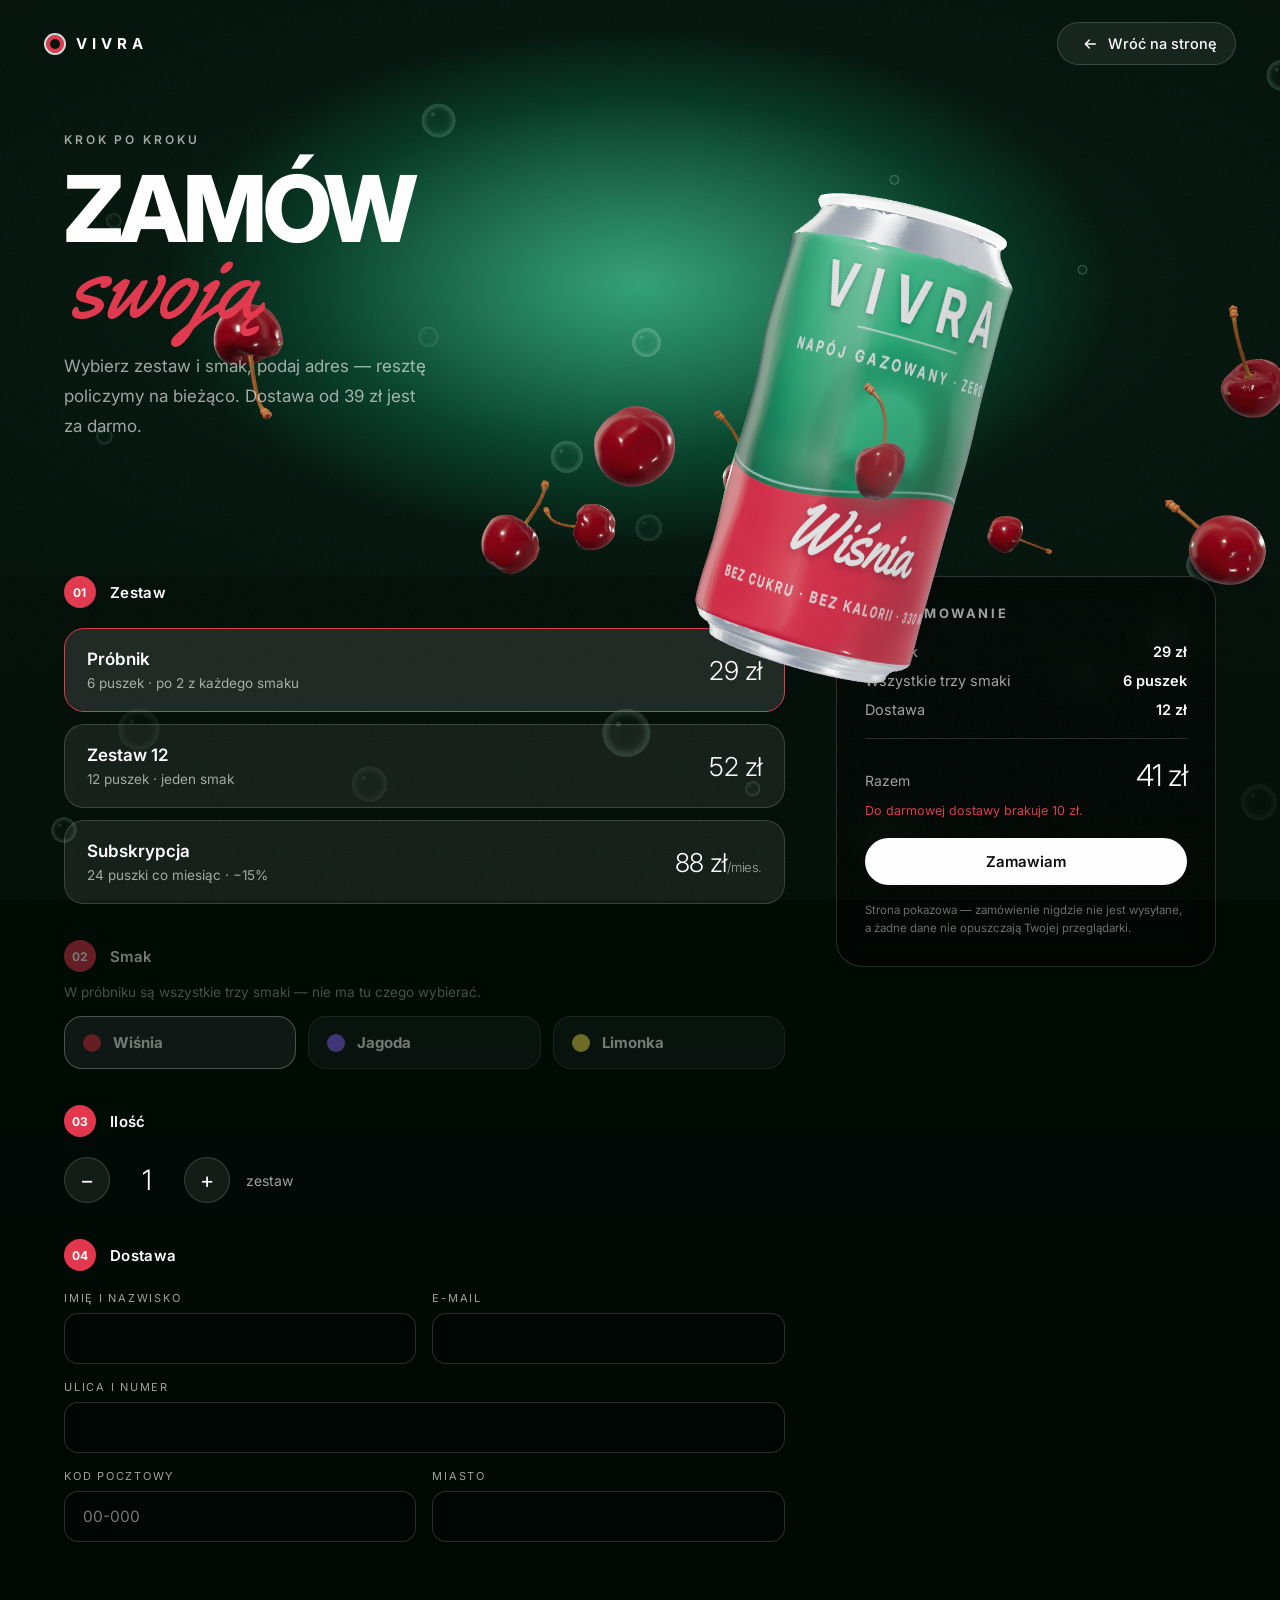
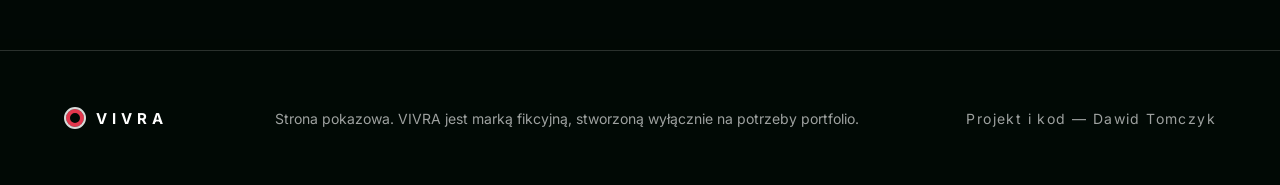
==== zamowienie.html @ e3372676 "Podstrona zamówienia, taśma usunięta Taśma z hasłami między sekcjami wycięta razem ze stylami — bez " ====
<!DOCTYPE html>
<html lang="pl">
<head>
<meta charset="utf-8">
<meta name="viewport" content="width=device-width, initial-scale=1">
<title>Zamówienie — VIVRA</title>
<meta name="description" content="Zamów zestaw VIVRA: próbnik, zestaw 12 puszek albo subskrypcję z dostawą co miesiąc.">
<meta name="robots" content="noindex">
<link rel="preconnect" href="https://fonts.googleapis.com">
<link rel="preconnect" href="https://fonts.gstatic.com" crossorigin>
<link href="https://fonts.googleapis.com/css2?family=Inter:wght@300;400;500;600;700&family=Yellowtail&display=swap" rel="stylesheet">
<link rel="stylesheet" href="css/style.css?v=35">
</head>
<body data-flavor="cherry" class="strona-zam">

<div class="grain" aria-hidden="true"></div>

<header class="topbar">
  <a class="brand" href="index.html">
    <span class="brand__mark" aria-hidden="true"></span>
    <span class="brand__name">VIVRA</span>
  </a>
  <a class="topbar__cart" href="index.html">
    <svg class="topbar__back" viewBox="0 0 24 24" aria-hidden="true"><path d="M20 12H5m0 0 6-6m-6 6 6 6"/></svg>
    <span>Wróć na stronę</span>
  </a>
</header>

<main>
  <section class="hero hero--zam" id="hero">
    <div class="hero__sky" aria-hidden="true"></div>
    <div class="hero__cans" aria-hidden="true"></div>
    <div class="hero__grid">
      <div class="lede">
        <p class="lede__index"><span>Krok po kroku</span></p>
        <h1 class="lede__title">Zamów<br><em>swoją</em></h1>
        <p class="lede__text">
          Wybierz zestaw i smak, podaj adres — resztę policzymy na bieżąco.
          Dostawa od 39 zł jest za darmo.
        </p>
      </div>
    </div>
  </section>

  <section class="zam">
    <form class="wrap zam__grid" id="formularz" novalidate>

      <div class="zam__kroki">
        <fieldset class="krok">
          <legend><span class="krok__no">01</span> Zestaw</legend>
          <div class="opcje">
            <label class="opcja">
              <input type="radio" name="zestaw" value="probnik" checked>
              <span class="opcja__box">
                <strong>Próbnik</strong>
                <em>6 puszek · po 2 z każdego smaku</em>
                <b>29 zł</b>
              </span>
            </label>
            <label class="opcja">
              <input type="radio" name="zestaw" value="dwunastka">
              <span class="opcja__box">
                <strong>Zestaw 12</strong>
                <em>12 puszek · jeden smak</em>
                <b>52 zł</b>
              </span>
            </label>
            <label class="opcja">
              <input type="radio" name="zestaw" value="subskrypcja">
              <span class="opcja__box">
                <strong>Subskrypcja</strong>
                <em>24 puszki co miesiąc · −15%</em>
                <b>88 zł<span>/mies.</span></b>
              </span>
            </label>
          </div>
        </fieldset>

        <fieldset class="krok" id="krokSmak">
          <legend><span class="krok__no">02</span> Smak</legend>
          <p class="krok__uwaga" id="uwagaSmak">W próbniku są wszystkie trzy smaki — nie ma tu czego wybierać.</p>
          <div class="opcje opcje--smaki">
            <label class="smak" data-flavor="cherry">
              <input type="radio" name="smak" value="cherry" checked>
              <span class="smak__box"><i aria-hidden="true"></i><strong>Wiśnia</strong></span>
            </label>
            <label class="smak" data-flavor="blueberry">
              <input type="radio" name="smak" value="blueberry">
              <span class="smak__box"><i aria-hidden="true"></i><strong>Jagoda</strong></span>
            </label>
            <label class="smak" data-flavor="lime">
              <input type="radio" name="smak" value="lime">
              <span class="smak__box"><i aria-hidden="true"></i><strong>Limonka</strong></span>
            </label>
          </div>
        </fieldset>

        <fieldset class="krok">
          <legend><span class="krok__no">03</span> Ilość</legend>
          <div class="licznik">
            <button type="button" class="licznik__btn" data-krok="-1" aria-label="Mniej">−</button>
            <output class="licznik__ile" id="ile">1</output>
            <button type="button" class="licznik__btn" data-krok="1" aria-label="Więcej">+</button>
            <span class="licznik__opis" id="opisIlosci">zestaw</span>
          </div>
        </fieldset>

        <fieldset class="krok">
          <legend><span class="krok__no">04</span> Dostawa</legend>
          <div class="pola">
            <label class="pole"><span>Imię i nazwisko</span><input name="imie" autocomplete="name" required></label>
            <label class="pole"><span>E-mail</span><input name="mail" type="email" autocomplete="email" required></label>
            <label class="pole pole--szer"><span>Ulica i numer</span><input name="ulica" autocomplete="street-address" required></label>
            <label class="pole"><span>Kod pocztowy</span><input name="kod" inputmode="numeric" placeholder="00-000" required></label>
            <label class="pole"><span>Miasto</span><input name="miasto" autocomplete="address-level2" required></label>
          </div>
        </fieldset>
      </div>

      <aside class="zam__suma">
        <div class="suma">
          <h2>Podsumowanie</h2>
          <dl class="suma__lista">
            <div><dt id="sumaZestaw">Próbnik</dt><dd id="sumaCena">29 zł</dd></div>
            <div><dt id="sumaSmak">Wszystkie trzy smaki</dt><dd id="sumaPuszki">6 puszek</dd></div>
            <div><dt>Dostawa</dt><dd id="sumaDostawa">12 zł</dd></div>
          </dl>
          <p class="suma__razem"><span>Razem</span><b id="sumaRazem">41 zł</b></p>
          <p class="suma__info" id="sumaInfo">Do darmowej dostawy brakuje 10 zł.</p>
          <button class="btn btn--solid suma__btn" type="submit">Zamawiam</button>
          <p class="suma__demo">
            Strona pokazowa — zamówienie nigdzie nie jest wysyłane, a żadne dane
            nie opuszczają Twojej przeglądarki.
          </p>
        </div>
      </aside>
    </form>

    <div class="wrap potwierdzenie" id="potwierdzenie" hidden>
      <p class="eyebrow">Gotowe</p>
      <h2 class="head">Zamówienie<br><em>przyjęte</em></h2>
      <p class="potwierdzenie__opis" id="potwierdzenieOpis"></p>
      <a class="btn" href="index.html">Wróć na stronę</a>
    </div>
  </section>
</main>

<footer class="foot">
  <div class="wrap foot__inner">
    <span class="brand brand--foot"><span class="brand__mark" aria-hidden="true"></span><span class="brand__name">VIVRA</span></span>
    <p>Strona pokazowa. VIVRA jest marką fikcyjną, stworzoną wyłącznie na potrzeby portfolio.</p>
    <p class="foot__by">Projekt i kod — Dawid Tomczyk</p>
  </div>
</footer>

<script type="importmap">
{
  "imports": {
    "three": "./js/vendor/three.module.js",
    "three/addons/": "./js/vendor/"
  }
}
</script>
<script type="module" src="js/can3d.js?v=45"></script>
<script src="js/bubbles.js?v=5"></script>
<script src="js/zamowienie.js?v=2"></script>
</body>
</html>
---- css/style.css ----
/* =========================================================
   VIVRA — landing page napoju gazowanego
   Paleta jest sterowana atrybutem data-flavor na <body>.
   ========================================================= */

:root{
  --edge:#03170d;      /* kolor krawędzi kadru  */
  --glow:#0a8b5c;      /* poświata za puszką    */
  --accent:#e2374d;    /* kolor smaku           */
  --onAccent:#ffffff;  /* tekst na kolorze smaku */
  --ink:#ffffff;
  --muted:rgba(255,255,255,.62);
  --line:rgba(255,255,255,.16);
  --glass:rgba(255,255,255,.07);
  --ease:cubic-bezier(.22,.61,.36,1);
  --slow:1.1s var(--ease);
  --shell:min(1560px, 90vw);
}

body[data-flavor="cherry"]   { --edge:#03170d; --glow:#0b8f5e; --accent:#e2374d; }
body[data-flavor="blueberry"]{ --edge:#000206; --glow:#0a49a0; --accent:#8b6bff; }
body[data-flavor="lime"]     { --edge:#0b3b06; --glow:#5fc93f; --accent:#f2e14b; --onAccent:#14210a; }

*,*::before,*::after{ box-sizing:border-box; }

html{ scroll-behavior:smooth; }

body{
  margin:0;
  font-family:"Inter",system-ui,-apple-system,"Segoe UI",sans-serif;
  color:var(--ink);
  background:var(--edge);
  overflow-x:hidden;
  -webkit-font-smoothing:antialiased;
  transition:background 1s var(--ease);
}

img{ max-width:100%; display:block; }

/* Strona jest pokazowa i ma być oglądana, nie kopiowana — zaznaczanie tekstu
   wyłączone, żeby przeciąganie po niej nigdy nie podświetlało napisów.
   Pola formularzy zostawiam zaznaczalne, gdyby kiedyś doszły. */
body{ -webkit-user-select:none; user-select:none; -webkit-touch-callout:none; }
input, textarea{ -webkit-user-select:text; user-select:text; }
a{ color:inherit; text-decoration:none; }
button{ font:inherit; color:inherit; background:none; border:0; cursor:pointer; }

.visually-hidden{
  position:absolute; width:1px; height:1px; overflow:hidden;
  clip:rect(0 0 0 0); clip-path:inset(50%); white-space:nowrap;
}

/* ziarno na całej stronie — zbija cyfrowy plastik z renderów */
.grain{
  position:fixed; inset:0; z-index:60; pointer-events:none; opacity:.05;
  background-image:url("data:image/svg+xml,%3Csvg xmlns='http://www.w3.org/2000/svg' width='160' height='160'%3E%3Cfilter id='n'%3E%3CfeTurbulence type='fractalNoise' baseFrequency='.85' numOctaves='3'/%3E%3C/filter%3E%3Crect width='160' height='160' filter='url(%23n)'/%3E%3C/svg%3E");
}

/* ---------------------------------------------------------
   Górny pasek
   --------------------------------------------------------- */
.topbar{
  position:fixed; inset:0 0 auto 0; z-index:40;
  display:flex; align-items:center; justify-content:space-between;
  gap:24px; padding:22px clamp(18px,3.4vw,44px);
}

.brand{ display:inline-flex; align-items:center; gap:10px; }
.brand__mark{
  width:22px; height:22px; border-radius:50%;
  border:2px solid rgba(255,255,255,.85);
  box-shadow:inset 0 0 0 4px var(--accent);
  transition:box-shadow var(--slow);
}
.brand__name{ font-weight:700; letter-spacing:.34em; font-size:15px; }

.pill{
  position:relative;
  display:flex; align-items:center; gap:4px;
  padding:5px; border-radius:999px;
  background:var(--glass); border:1px solid var(--line);
  backdrop-filter:blur(14px); -webkit-backdrop-filter:blur(14px);
}
.pill a{
  position:relative; z-index:2;
  padding:11px 24px; border-radius:999px;
  font-size:15px; font-weight:500; color:var(--muted);
  transition:color .35s var(--ease);
}
.pill a:hover{ color:#fff; }
.pill a.is-active{ color:var(--onAccent); transition:color .35s var(--ease); }
.pill__thumb{
  position:absolute; z-index:1; top:5px; bottom:5px; left:5px; width:0;
  border-radius:999px; background:var(--accent);
  transition:transform .55s var(--ease), width .55s var(--ease), background var(--slow);
}

.topbar__cart{
  display:inline-flex; align-items:center; gap:10px;
  padding:12px 18px 12px 24px; border-radius:999px;
  font-size:14.5px; font-weight:500;
  border:1px solid var(--line); background:var(--glass);
  backdrop-filter:blur(14px); -webkit-backdrop-filter:blur(14px);
  transition:border-color .4s var(--ease), background .4s var(--ease);
}
.topbar__cart:hover{ border-color:rgba(255,255,255,.42); background:rgba(255,255,255,.13); }
.topbar__cart em{
  font-style:normal; font-size:11px; font-weight:700;
  min-width:20px; height:20px; border-radius:50%;
  display:grid; place-items:center;
  background:var(--accent); color:var(--onAccent);
  transition:background var(--slow), color var(--slow);
}

/* ---------------------------------------------------------
   Hero
   --------------------------------------------------------- */
.hero{
  position:relative;
  min-height:100svh;
  display:flex; flex-direction:column; justify-content:center;
  padding:104px clamp(18px,3.4vw,44px) clamp(230px,36vh,330px);
  overflow:hidden;
}

/* tło: winieta krawędzi + poświata za puszką */
.hero__sky{
  position:absolute; inset:-2px; z-index:0;
  background:
    radial-gradient(52% 62% at 50% 50%, var(--glow) 0%, transparent 72%),
    radial-gradient(118% 118% at 50% 50%, transparent 22%, rgba(0,0,0,.62) 100%),
    var(--edge);
  transition:background 1s var(--ease);
}
.hero__sky::after{           /* delikatny ruch poświaty */
  content:""; position:absolute; inset:0;
  background:radial-gradient(38% 44% at 50% 48%, rgba(255,255,255,.16), transparent 70%);
  animation:breathe 9s ease-in-out infinite;
}
@keyframes breathe{ 0%,100%{ transform:scale(1); opacity:.75 } 50%{ transform:scale(1.09); opacity:1 } }

/* bąbelki: płótno 2D między poświatą tła a puszką */
.hero__bubbles{
  position:fixed; inset:0; z-index:0;    /* pod puszką, nad tłami sekcji */
  pointer-events:none;
}

/* podpis pionowy przy lewej krawędzi — zastępuje wielki skrypt za puszką */
.hero__edge{
  position:absolute; z-index:3; top:50%;
  left:clamp(8px,1.4vw,20px);
  transform:translateY(-50%);
  writing-mode:vertical-rl; rotate:180deg;
  margin:0; pointer-events:none;
  font-size:11px; letter-spacing:.34em; text-transform:uppercase;
  color:var(--muted); white-space:nowrap;
}

.hero__cans{
  position:absolute; inset:0; z-index:2; pointer-events:none;
}
.can{
  position:absolute; inset:0; margin:auto;
  width:100%; height:100%;
  object-fit:contain; object-position:72% 46%;
  opacity:0; transform:scale(1.02);
  transition:opacity .85s var(--ease), transform .85s var(--ease);
  will-change:transform,opacity;
}
.can.is-on{
  opacity:1;
  transform:scale(var(--canScale,1)) translateY(var(--canY,0px));
  animation:float 7.5s ease-in-out infinite;
}
@keyframes float{
  0%,100%{ translate:0 0 }
  50%    { translate:0 -16px }
}

/* Układ jest celowo asymetryczny: treść w lewej kolumnie, puszka po prawej,
   wybór smaku poziomym paskiem u dołu. Wcześniej wszystko było wyśrodkowane
   wokół puszki, z pionową listą smaków po prawej — za blisko wzoru. */
.hero__grid{
  position:relative; z-index:3;
  width:var(--shell); margin:0 auto;
  display:grid; grid-template-columns:minmax(300px,44%) 1fr;
  align-items:center;
}

.lede{ grid-column:1; max-width:30rem; }

.lede__index{
  display:flex; align-items:center; gap:12px;
  margin:0 0 20px;
  font-size:12px; font-weight:600; letter-spacing:.24em; text-transform:uppercase;
}
.lede__index i{ flex:0 0 46px; height:1px; background:var(--accent); transition:background var(--slow); }
.lede__index span:first-child{ color:var(--accent); transition:color var(--slow); }
.lede__index span:last-child{ color:var(--muted); }

.lede__title{
  margin:0 0 22px;
  font-size:clamp(56px,7.2vw,134px); line-height:.92;
  font-weight:800; letter-spacing:-.045em; text-transform:uppercase;
}
.lede__title em{
  display:block; margin-top:-.12em; margin-left:.06em;
  font-family:"Yellowtail",cursive; font-style:normal; font-weight:400;
  font-size:1.06em; letter-spacing:0; text-transform:none;
  color:var(--accent);
  transition:color var(--slow);
}

.lede__text{
  margin:0 0 34px; max-width:34ch;
  font-size:17px; line-height:1.75; color:var(--muted);
}

.lede__cta{
  display:inline-flex; align-items:center; gap:12px;
  padding:15px 16px 15px 28px; border-radius:999px;
  font-size:15px; font-weight:600;
  background:#fff; color:#0b0b0b;
  transition:gap .4s var(--ease), transform .4s var(--ease);
}
.lede__cta:hover{ gap:18px; transform:translateY(-2px); }
.lede__cta svg{
  width:30px; height:30px; padding:6px; border-radius:50%;
  background:var(--accent); stroke:var(--onAccent); stroke-width:2.2;
  fill:none; stroke-linecap:round; stroke-linejoin:round;
  transition:background var(--slow);
}

.lede__stats{
  display:flex; flex-wrap:wrap; gap:28px;
  margin:32px 0 0; padding-top:20px;
  border-top:1px solid var(--line);
}
.lede__stats dt{
  font-size:11px; letter-spacing:.18em; text-transform:uppercase; color:var(--muted);
}
.lede__stats dd{ margin:7px 0 0; font-size:20px; font-weight:600; letter-spacing:-.01em; }

/* ---------------------------------------------------------
   Wybór smaku — poziomy pasek u dołu
   --------------------------------------------------------- */
.picker{
  position:absolute; z-index:3; left:50%; bottom:clamp(22px,4.2vh,50px);
  transform:translateX(-50%);
  width:var(--shell);
  display:flex; align-items:flex-end; justify-content:space-between;
  gap:clamp(16px,2.4vw,34px);
}
.picker__box{ display:flex; }
.picker__row{ display:flex; gap:clamp(8px,1vw,14px); }

/* Puszka stoi sama, bez pudełka — zostaje tylko podpis pod spodem.
   Kafelek jest nadal jednym przyciskiem, ale nie ma tła, ramki ani
   przycinania, żeby powiększona puszka mogła wyjść poza swój obrys. */
.chip{
  position:relative; isolation:isolate;
  width:clamp(132px,12.4vw,186px);
  padding:0; text-align:left;
  display:grid; grid-template-columns:1fr auto;
  grid-template-areas:"shot shot" "meta go";
  align-items:end; gap:0 8px;
  background:none; border:0; border-radius:0;
  transition:transform .5s var(--ease);
}
.chip[data-flavor="cherry"]   { --chipColor:#e2374d; }
.chip[data-flavor="blueberry"]{ --chipColor:#8b6bff; }
.chip[data-flavor="lime"]     { --chipColor:#f2e14b; }

/* poświata smaku pod puszką zamiast wypełnienia kafelka */
.chip__wash{
  position:absolute; z-index:-1; grid-area:shot;
  left:50%; top:6px; width:150%; height:132px;
  transform:translateX(-50%) scale(.72);
  background:radial-gradient(50% 50% at 50% 52%, var(--chipColor), transparent 68%);
  opacity:.12; pointer-events:none;
  transition:opacity .55s var(--ease), transform .55s var(--ease);
}

.chip__shot{
  grid-area:shot;
  position:relative; display:block;
  width:100%; height:152px; margin-bottom:14px;
  background:none; border-radius:0; overflow:visible;
}
.chip__shot img{
  position:absolute; inset:0;
  width:100%; height:100%; max-width:none;
  object-fit:contain;
  transition:transform .6s var(--ease), filter .6s var(--ease);
}
.chip__shot img.is-model{ filter:drop-shadow(0 10px 16px rgba(0,0,0,.35)); }

.chip__meta{
  grid-area:meta;
  display:flex; flex-direction:column; gap:3px;
  padding-bottom:6px;
  border-bottom:1px solid rgba(255,255,255,.3);
  transition:border-color .45s var(--ease);
}
.chip__meta strong{
  font-size:16px; font-weight:600;
  color:rgba(255,255,255,.86); transition:color .45s var(--ease);
}
.chip__meta em{ font-style:normal; font-size:13px; color:rgba(255,255,255,.55); }

.chip__go{
  grid-area:go; align-self:end; justify-self:end;
  width:28px; height:28px; margin-bottom:6px; border-radius:50%;
  display:grid; place-items:center;
  background:#fff;
  opacity:0; transform:translateX(-8px) scale(.7);
  transition:opacity .45s var(--ease), transform .45s var(--ease);
}
.chip__go svg{ width:13px; height:13px; stroke:#0b0b0b; stroke-width:2.4; fill:none;
  stroke-linecap:round; stroke-linejoin:round; }

.chip:hover{ transform:translateY(-12px); }
.chip:hover .chip__wash{ opacity:.4; transform:translateX(-50%) scale(1); }
.chip:hover .chip__shot img{
  transform:translateY(-7px) scale(1.12) rotate(-5deg);
  filter:drop-shadow(0 20px 24px rgba(0,0,0,.45));
}
.chip:hover .chip__meta{ border-color:rgba(255,255,255,.65); }
.chip:hover .chip__meta strong{ color:#fff; }
.chip:hover .chip__go{ opacity:1; transform:none; }
.chip:focus-visible{ outline:2px solid #fff; outline-offset:6px; }

/* wybrany smak: podkreślenie w kolorze smaku i pełna biel w nazwie */
.chip.is-on .chip__meta{ border-color:var(--chipColor); }
.chip.is-on .chip__meta strong{ color:#fff; }
.chip.is-on .chip__wash{ opacity:.22; transform:translateX(-50%) scale(.92); }
.chip.is-on .chip__shot img{ animation:chipFloat 4.5s ease-in-out infinite; }
@keyframes chipFloat{
  0%,100%{ translate:0 0 }
  50%    { translate:0 -6px }
}

.scrollhint{
  margin:0 0 18px; flex:0 0 auto;
  display:inline-flex; align-items:center; gap:10px;
  font-size:11px; letter-spacing:.16em; text-transform:uppercase; color:var(--muted);
}
.scrollhint i{
  width:1px; height:26px; background:rgba(255,255,255,.4); position:relative; overflow:hidden;
}
.scrollhint i::after{
  content:""; position:absolute; inset:0; background:#fff;
  animation:drop 2.2s var(--ease) infinite;
}
@keyframes drop{ 0%{ transform:translateY(-100%) } 60%,100%{ transform:translateY(100%) } }

/* ---------------------------------------------------------
   Sekcje wspólne
   --------------------------------------------------------- */
.wrap{ width:var(--shell); margin:0 auto; }

.eyebrow{
  margin:0 0 16px; font-size:12px; font-weight:600;
  letter-spacing:.26em; text-transform:uppercase; color:var(--accent);
  transition:color var(--slow);
}
.head{
  margin:0 0 44px;
  font-size:clamp(34px,4.8vw,76px); line-height:1.06;
  font-weight:600; letter-spacing:-.02em;
}
.head em{
  font-family:"Yellowtail",cursive; font-style:normal; font-weight:400;
  font-size:1.16em; line-height:1;
}

.flavors,.zero,.specs,.shop{
  position:relative; padding:clamp(88px,11vw,150px) clamp(18px,3.4vw,44px);
  background:linear-gradient(180deg, rgba(0,0,0,.32), rgba(0,0,0,.5));
}
/* barwna poświata smaku niesiona w dół strony */
.flavors::before,.zero::before,.specs::before,.shop::before{
  content:""; position:absolute; inset:0; pointer-events:none;
  background:radial-gradient(72% 90% at 50% 0%, var(--glow), transparent 68%);
  opacity:.2; transition:background 1s var(--ease);
}
.zero::before{ background:radial-gradient(90% 110% at 82% 40%, var(--glow), transparent 66%); }
.shop::before{ background:radial-gradient(80% 100% at 18% 30%, var(--glow), transparent 66%); }
.flavors .wrap,.zero .wrap,.specs .wrap,.shop .wrap{ position:relative; z-index:1; }
.flavors{ border-top:1px solid var(--line); }

/* tło sekcji smaków oddycha kolorem aktywnego smaku */
.flavors::before{
  background:
    radial-gradient(58% 42% at 68% 34%, var(--glow), transparent 62%),
    radial-gradient(48% 38% at 22% 76%, var(--accent), transparent 66%);
  opacity:.3;
  transition:background 1.1s var(--ease), opacity 1.1s var(--ease);
}

/* ---------------------------------------------------------
   Smaki jako sekwencja sterowana scrollem

   Każdy krok zajmuje pełny ekran, a jego treść przykleja się na czas
   przewijania. W tym samym czasie puszka — przypięta do okna w warstwie
   3D — przejeżdża przez kadr i zmienia smak. Dlatego karty obok siebie
   musiały zniknąć: przy trzech kartach w rzędzie nie ma czego prowadzić.
   --------------------------------------------------------- */
.flavors__intro{ margin-bottom:clamp(40px,8vh,90px); }

.steps{ position:relative; }
.step{ position:relative; min-height:100vh; display:flex; align-items:center; }

/* Wielka nazwa smaku w tle kroku. Nie jest przyklejona, więc przy przewijaniu
   przesuwa się szybciej niż treść i sama z siebie robi paralaksę. Leży pod
   płótnem 3D (z-index 0 kontra 1), więc puszka przechodzi przed nią. */
.step__ghost{
  position:absolute; z-index:0; left:50%; top:50%;
  transform:translate(-50%,-50%);
  font-family:"Yellowtail",cursive;
  font-size:clamp(200px,29vw,580px); line-height:1;
  white-space:nowrap; pointer-events:none; user-select:none;
  color:transparent;
  -webkit-text-stroke:1.5px rgba(255,255,255,.09);
  opacity:.9;
}
.step__box{
  position:sticky; top:50%; transform:translateY(-50%);
  width:var(--shell); margin:0 auto;
  max-width:var(--shell);
}
.step__box > *{ max-width:32rem; }

.step__no{
  margin:0 0 14px;
  font-size:13px; font-weight:600; letter-spacing:.26em; text-transform:uppercase;
  color:var(--accent); transition:color var(--slow);
}
.step__name{
  margin:0 0 20px;
  font-family:"Yellowtail",cursive; font-weight:400;
  font-size:clamp(62px,8.2vw,146px); line-height:.95; letter-spacing:.01em;
}
/* litery nazwy smaku wjeżdżają jedna po drugiej */
.step__name .ltr{
  display:inline-block;
  opacity:0; transform:translateY(.42em) rotate(4deg);
  transition:opacity .5s var(--ease), transform .55s var(--ease);
}
.step.is-live .step__name .ltr{ opacity:1; transform:none; }

.step__text{
  margin:0 0 40px;
  font-size:18.5px; line-height:1.72; color:var(--muted);
}
.step__data{
  display:flex; gap:34px; margin:0;
  padding-top:22px; border-top:1px solid var(--line);
}
.step__data dt{
  font-size:11px; letter-spacing:.18em; text-transform:uppercase; color:var(--muted);
}
.step__data dd{ margin:7px 0 0; font-size:23px; font-weight:600; letter-spacing:-.01em; }

/* Treść kroku jest widoczna zawsze — każdy krok ma własny ekran, a pudełko
   przykleja się w jego obrębie, więc teksty nie mają jak na siebie nachodzić.
   Wcześniejsza brama opacity:0 czekała na obserwator i przy wolniejszym
   dostarczeniu zdarzenia sekcja zostawała pusta. Aktywny krok tylko lekko
   wychodzi do przodu. */
.step__box{
  opacity:.45; transform:translateY(-50%) scale(.985);
  transition:opacity .6s var(--ease), transform .6s var(--ease);
}
.step.is-live .step__box{ opacity:1; transform:translateY(-50%) scale(1); }

/* liczby zero */
.zeros{
  list-style:none; margin:0; padding:0;
  display:grid; grid-template-columns:repeat(4,minmax(0,1fr)); gap:18px;
}
.zeros li{
  padding:30px 22px 34px; border-radius:24px;
  border:1px solid rgba(255,255,255,.22);
  background:rgba(0,0,0,.34);
  backdrop-filter:blur(10px); -webkit-backdrop-filter:blur(10px);
  display:flex; flex-direction:column; gap:10px;
}
.zeros__n{
  font-size:clamp(40px,4.4vw,74px); line-height:.95; font-weight:300; letter-spacing:-.035em;
}
.zeros__l{ font-size:15px; line-height:1.5; color:var(--muted); }
.zeros .is-one{ background:var(--accent); border-color:transparent; transition:background var(--slow); }
.zeros .is-one{ color:var(--onAccent); }
.zeros .is-one .zeros__l{ color:var(--onAccent); opacity:.8; }

/* skład */
.specs__grid{ display:grid; grid-template-columns:1fr 1fr; gap:clamp(32px,6vw,90px); align-items:start; }
.specs__lead{ margin:0; max-width:42ch; font-size:17px; line-height:1.75; color:var(--muted); }
.table{ width:100%; border-collapse:collapse; font-size:17px; }
.table th,.table td{ padding:17px 4px; text-align:left; border-bottom:1px solid var(--line); }
.table thead th{
  font-size:10.5px; letter-spacing:.2em; text-transform:uppercase;
  color:var(--muted); font-weight:600; padding-top:0;
}
.table tbody th{ font-weight:400; color:var(--muted); }
.table td{ text-align:right; font-weight:600; }

.specs__panel{ display:flex; flex-direction:column; }
.table__sub{ padding-left:18px !important; opacity:.72; font-size:.92em; }
.table td em{ font-style:normal; color:var(--muted); font-weight:400; font-size:.82em; }

.specs__ingredients{ margin-top:34px; }
.specs__ingredients h3{
  margin:0 0 12px;
  font-size:11px; font-weight:600; letter-spacing:.22em; text-transform:uppercase;
  color:var(--accent); transition:color var(--slow);
}
.specs__ingredients p{
  margin:0; font-size:15px; line-height:1.7; color:var(--muted);
}
.specs__legal{
  margin-top:16px !important;
  padding-top:16px; border-top:1px solid var(--line);
  font-size:12.5px !important; line-height:1.65 !important;
  color:rgba(255,255,255,.45) !important;
}

/* sklep */
.packs{ display:grid; grid-template-columns:repeat(3,minmax(0,1fr)); gap:20px; }
.pack{
  position:relative; padding:32px 28px; border-radius:26px;
  border:1px solid var(--line); background:var(--glass);
  display:flex; flex-direction:column; gap:10px;
}
/* --- puszki w kartach zestawów ---------------------------
   Obrazki są podmieniane w locie na rendery z modelu 3D (patrz paintCans
   w can3d.js), żeby nie było na nich starej etykiety z generatora.
   Statyczne pliki zostają jako to, co widać zanim wystartuje WebGL. */
.pack__art{
  position:relative; height:200px; margin:4px 0 22px;
}
.pack__art img{
  position:absolute; bottom:0;
  width:auto; height:100%; max-width:none;
  filter:drop-shadow(0 16px 24px rgba(0,0,0,.5));
  transition:transform .6s var(--ease), filter .6s var(--ease);
}

/* trzy puszki rozłożone wachlarzem */
.pack__art--trio img:nth-child(1){ left:8%;  transform:rotate(-13deg) translateY(6px) scale(.9); }
.pack__art--trio img:nth-child(2){ right:8%; transform:rotate(13deg)  translateY(6px) scale(.9); }
.pack__art--trio img:nth-child(3){ left:50%; transform:translateX(-50%); }

/* jedna, największa */
.pack__art--solo img{ left:50%; transform:translateX(-50%) scale(1.12); }

/* rząd — środkowa uniesiona */
.pack__art--rzad img{ height:82%; }
.pack__art--rzad img:nth-child(1){ left:6%;  transform:rotate(-5deg); }
.pack__art--rzad img:nth-child(2){ left:50%; transform:translateX(-50%) translateY(-12px); }
.pack__art--rzad img:nth-child(3){ right:6%; transform:rotate(5deg); }

.pack:hover .pack__art--trio img:nth-child(1){ transform:rotate(-20deg) translate(-10px,-4px) scale(.92); }
.pack:hover .pack__art--trio img:nth-child(2){ transform:rotate(20deg)  translate(10px,-4px)  scale(.92); }
.pack:hover .pack__art--trio img:nth-child(3){ transform:translateX(-50%) translateY(-10px) scale(1.04); }
.pack:hover .pack__art--solo img{ transform:translateX(-50%) translateY(-10px) scale(1.18); }
.pack:hover .pack__art--rzad img:nth-child(2){ transform:translateX(-50%) translateY(-20px); }
.pack:hover .pack__art img{ filter:drop-shadow(0 22px 30px rgba(0,0,0,.6)); }

.pack--hot{ border-color:rgba(255,255,255,.42); background:rgba(255,255,255,.12); }
.pack__tag{
  position:absolute; top:-11px; left:28px;
  padding:5px 12px; border-radius:999px;
  font-size:10.5px; font-weight:600; letter-spacing:.1em; text-transform:uppercase;
  background:var(--accent); color:var(--onAccent); transition:background var(--slow), color var(--slow);
}
.pack h3{ margin:0; font-size:24px; font-weight:600; }
.pack__q{ margin:0; font-size:15px; color:var(--muted); }
.pack__p{ margin:16px 0 26px; font-size:42px; font-weight:300; letter-spacing:-.03em; }
.pack__p span{ margin-left:6px; font-size:14px; color:var(--muted); }
.btn{
  margin-top:auto; align-self:flex-start;
  padding:14px 28px; border-radius:999px; font-size:15px; font-weight:600;
  border:1px solid rgba(255,255,255,.42);
  transition:background .4s var(--ease), color .4s var(--ease);
}
.btn:hover{ background:#fff; color:#0b0b0b; }
.btn--solid{ background:#fff; color:#0b0b0b; border-color:#fff; }
.btn--solid:hover{ background:var(--accent); border-color:var(--accent); color:var(--onAccent); }

/* stopka */
.foot{
  padding:56px clamp(18px,3.4vw,44px);
  background:rgba(0,0,0,.62); border-top:1px solid var(--line);
}
.foot__inner{ display:flex; align-items:center; justify-content:space-between; gap:24px; flex-wrap:wrap; }
.foot p{ margin:0; font-size:14px; color:var(--muted); }
.foot__by{ letter-spacing:.1em; }

/* ---------------------------------------------------------
   Wejście sekcji przy scrollu
   --------------------------------------------------------- */
.reveal{ opacity:0; transform:translateY(26px); transition:opacity .9s var(--ease), transform .9s var(--ease); }
.reveal.is-in{ opacity:1; transform:none; }

/* ---------------------------------------------------------
   Węższe ekrany
   --------------------------------------------------------- */
@media (max-width:1080px){
  /* wąsko: treść nad puszką, pasek smaków pod nią */
  .hero{ justify-content:flex-start; padding:104px 16px 40px; }
  .hero__grid{ grid-template-columns:1fr; }
  .lede{ grid-column:1; max-width:none; text-align:center; }
  .lede__index{ justify-content:center; }
  .lede__text{ margin-inline:auto; }
  .lede__stats{ justify-content:center; }
  .hero__edge{ display:none; }

  .hero__cans{
    inset:auto 0 auto 0;
    top:clamp(300px,40vh,380px); height:clamp(280px,38vh,400px);
  }
  .can{ object-fit:cover; object-position:center; }

  .picker{
    position:static; transform:none; width:100%;
    margin-top:clamp(300px,40vh,420px);
    flex-direction:column; align-items:stretch; gap:12px;
  }
  .picker__box{ gap:10px; }
  .picker__label{ margin:0; text-align:center; }
  .picker__row{ justify-content:center; }
  .chip{ width:auto; flex:1 1 0; min-width:0; }
  .scrollhint{ margin:6px auto 0; }

  .packs{ grid-template-columns:1fr; }
  .zeros{ grid-template-columns:repeat(2,minmax(0,1fr)); }
  .specs__grid{ grid-template-columns:1fr; }
}

@media (max-width:720px){
  .topbar{ padding:16px; gap:12px; }
  .pill{ display:none; }
  .brand__name{ letter-spacing:.22em; font-size:12.5px; }
  .hero{ padding:104px 16px 40px; }
  .zeros{ grid-template-columns:1fr; }
  .zeros li{ flex-direction:row; align-items:baseline; gap:16px; padding:20px; }
  .zeros__n{ font-size:44px; }
}

@media (prefers-reduced-motion:reduce){
  *{ animation:none !important; transition-duration:.01ms !important; }
  html{ scroll-behavior:auto; }
}

.zero__note{
  margin:38px 0 0; max-width:56ch;
  font-size:17px; line-height:1.75; color:var(--muted);
}

/* ---------------------------------------------------------
   Model 3D — <canvas> wchodzi w miejsce płaskich renderów
   --------------------------------------------------------- */
.hero__stage{
  position:fixed; inset:0; width:100%; height:100%;
  z-index:1;                          /* nad tłami sekcji, pod ich treścią */
  pointer-events:none;                /* przeciąganie łapie hero, nie płótno */
  touch-action:pan-y;
}
.hero__cans{ pointer-events:none; }
body.has3d .hero__cans{ pointer-events:auto; }

/* Siatka hero leżała NAD puszką i zjadała wszystkie zdarzenia wskaźnika —
   środkowa kolumna jest pusta, ale sam element i tak je łapał, więc
   przeciąganie modelu nie działało w ogóle. Siatka i stopka przepuszczają
   teraz wskaźnik, a łapią go tylko te elementy, które faktycznie są klikalne. */
.hero{ touch-action:pan-y; }
.hero__grid,
.picker{ pointer-events:none; }
.lede,
.picker__row,
.chip{ pointer-events:auto; }
body.has3d .can{ display:none; }      /* fotorendery tylko jako zapas */

/* =========================================================
   Podstrona zamówienia
   ========================================================= */
.topbar__back{ width:16px; height:16px; stroke:currentColor; stroke-width:2.2; fill:none;
  stroke-linecap:round; stroke-linejoin:round; }

.hero--zam{ min-height:64svh; padding-bottom:clamp(60px,8vh,110px); }
.hero--zam .lede__index span{ color:var(--muted); }

.zam{
  position:relative; z-index:1;
  padding:0 clamp(18px,3.4vw,44px) clamp(80px,12vh,150px);
  background:linear-gradient(180deg, rgba(0,0,0,.42), rgba(0,0,0,.62));
}
.zam__grid{
  display:grid; grid-template-columns:minmax(0,1fr) minmax(300px,380px);
  gap:clamp(28px,4vw,64px); align-items:start;
}
.zam__kroki{ display:flex; flex-direction:column; gap:clamp(28px,4vh,52px); }

.krok{ border:0; padding:0; margin:0; }
.krok legend{
  display:flex; align-items:center; gap:14px;
  margin-bottom:20px; padding:0;
  font-size:15px; font-weight:600; letter-spacing:.02em;
}
.krok__no{
  display:grid; place-items:center;
  width:32px; height:32px; border-radius:50%;
  background:var(--accent); color:var(--onAccent);
  font-size:12px; font-weight:700;
  transition:background var(--slow), color var(--slow);
}
.krok--wylaczony{ opacity:.45; pointer-events:none; }
.krok__uwaga{
  margin:-8px 0 16px; font-size:13.5px; color:var(--muted);
}

.opcje{ display:grid; gap:12px; }
.opcja input, .smak input{ position:absolute; opacity:0; pointer-events:none; }
.opcja__box{
  display:grid; grid-template-columns:1fr auto; align-items:center; gap:6px 18px;
  padding:20px 22px; border-radius:20px;
  border:1px solid var(--line); background:var(--glass);
  cursor:pointer;
  transition:border-color .4s var(--ease), background .4s var(--ease), transform .4s var(--ease);
}
.opcja__box strong{ font-size:17px; font-weight:600; }
.opcja__box em{ grid-column:1; font-style:normal; font-size:13.5px; color:var(--muted); }
.opcja__box b{ grid-row:1 / span 2; grid-column:2; font-size:26px; font-weight:300; letter-spacing:-.02em; }
.opcja__box b span{ font-size:13px; color:var(--muted); }
.opcja:hover .opcja__box{ transform:translateX(4px); border-color:rgba(255,255,255,.38); }
.opcja input:checked + .opcja__box{
  border-color:var(--accent); background:rgba(255,255,255,.11);
}
.opcja input:focus-visible + .opcja__box{ outline:2px solid #fff; outline-offset:3px; }

.opcje--smaki{ grid-template-columns:repeat(3,minmax(0,1fr)); }
.smak__box{
  display:flex; align-items:center; gap:12px;
  padding:16px 18px; border-radius:18px;
  border:1px solid var(--line); background:var(--glass);
  cursor:pointer; font-size:15px; font-weight:600;
  transition:border-color .4s var(--ease), background .4s var(--ease);
}
.smak__box i{ width:18px; height:18px; border-radius:50%; flex:0 0 auto; }
.smak[data-flavor="cherry"]    .smak__box i{ background:#e2374d; }
.smak[data-flavor="blueberry"] .smak__box i{ background:#8b6bff; }
.smak[data-flavor="lime"]      .smak__box i{ background:#f2e14b; }
.smak input:checked + .smak__box{ border-color:rgba(255,255,255,.6); background:rgba(255,255,255,.13); }

.licznik{ display:flex; align-items:center; gap:16px; }
.licznik__btn{
  width:46px; height:46px; border-radius:50%;
  border:1px solid var(--line); background:var(--glass);
  font-size:22px; line-height:1;
  transition:border-color .35s var(--ease), background .35s var(--ease);
}
.licznik__btn:hover{ border-color:rgba(255,255,255,.5); background:rgba(255,255,255,.12); }
.licznik__ile{ min-width:42px; text-align:center; font-size:28px; font-weight:300; }
.licznik__opis{ font-size:14px; color:var(--muted); }

.pola{ display:grid; grid-template-columns:repeat(2,minmax(0,1fr)); gap:16px; }
.pole{ display:flex; flex-direction:column; gap:8px; }
.pole--szer{ grid-column:1 / -1; }
.pole span{ font-size:11px; letter-spacing:.16em; text-transform:uppercase; color:var(--muted); }
.pole input{
  padding:15px 18px; border-radius:14px;
  border:1px solid var(--line); background:rgba(0,0,0,.3);
  color:var(--ink); font:inherit; font-size:15.5px;
  transition:border-color .3s var(--ease), background .3s var(--ease);
}
.pole input:focus{ outline:0; border-color:rgba(255,255,255,.55); background:rgba(0,0,0,.45); }
.pole--brak input{ border-color:var(--accent); }

.suma{
  position:sticky; top:104px;
  padding:28px; border-radius:26px;
  border:1px solid var(--line); background:rgba(0,0,0,.42);
  backdrop-filter:blur(14px); -webkit-backdrop-filter:blur(14px);
}
.suma h2{ margin:0 0 22px; font-size:13px; letter-spacing:.2em; text-transform:uppercase; color:var(--muted); }
.suma__lista{ margin:0 0 20px; display:grid; gap:12px; }
.suma__lista > div{ display:flex; justify-content:space-between; gap:16px; font-size:14.5px; }
.suma__lista dt{ color:var(--muted); }
.suma__lista dd{ margin:0; font-weight:600; }
.suma__razem{
  display:flex; justify-content:space-between; align-items:baseline;
  margin:0 0 10px; padding-top:18px; border-top:1px solid var(--line);
}
.suma__razem span{ font-size:14px; color:var(--muted); }
.suma__razem b{ font-size:30px; font-weight:300; letter-spacing:-.02em; }
.suma__info{ margin:0 0 20px; font-size:12.5px; color:var(--accent); transition:color var(--slow); }
.suma__btn{ width:100%; text-align:center; border:0; cursor:pointer; }
.suma__demo{ margin:16px 0 0; font-size:11.5px; line-height:1.6; color:rgba(255,255,255,.42); }

.potwierdzenie{ padding:clamp(60px,10vh,120px) 0; }
.potwierdzenie__opis{ margin:0 0 32px; max-width:52ch; font-size:17px; line-height:1.75; color:var(--muted); }

@media (max-width:1080px){
  .zam__grid{ grid-template-columns:1fr; }
  .suma{ position:static; }
  .opcje--smaki{ grid-template-columns:1fr; }
  .pola{ grid-template-columns:1fr; }
}
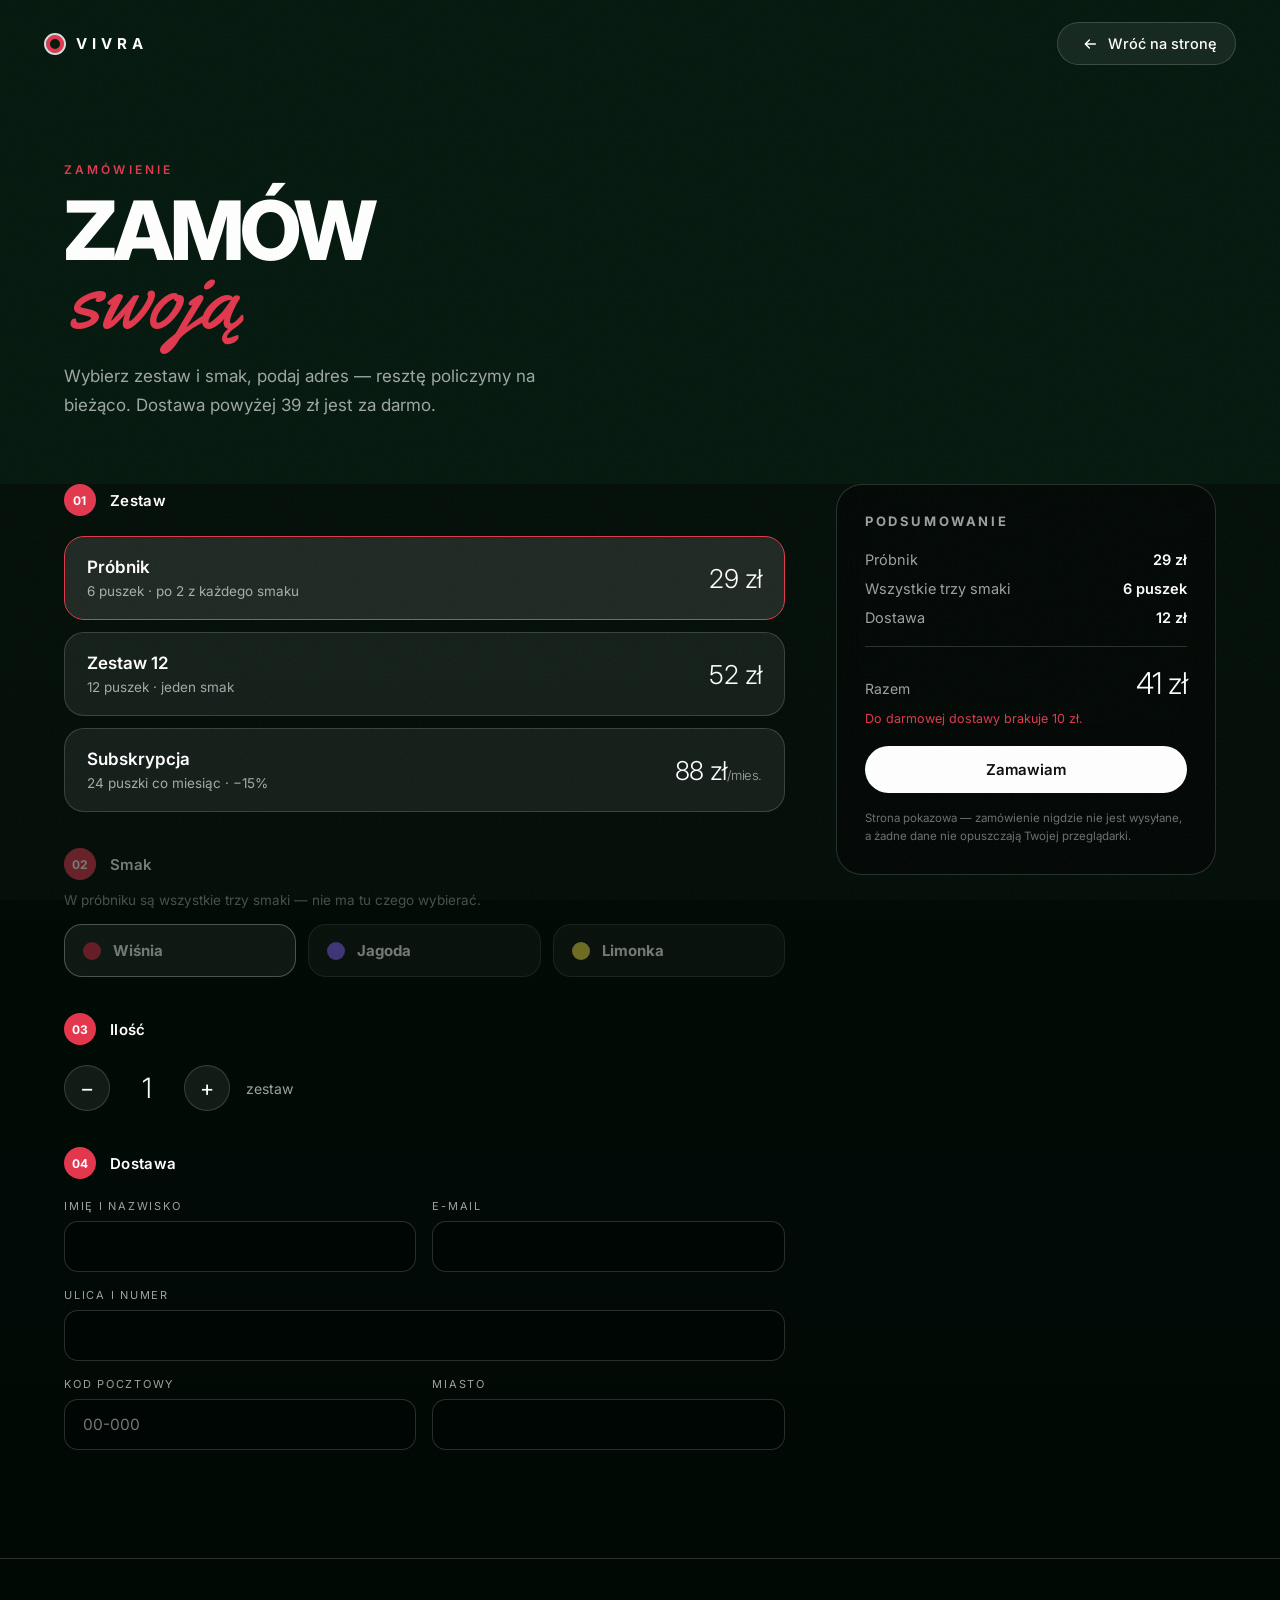
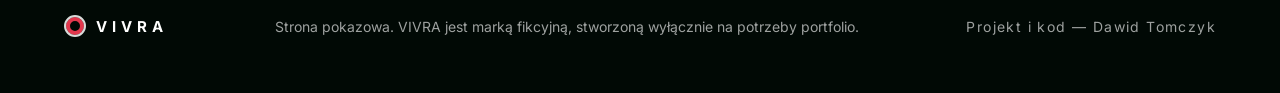
==== commit e1a4ee8f: "Podstrona bez puszki, blok w miejscu po taśmie Na podstronie zamówienia model 3D i bąbelki są wyłącz" ====
--- a/zamowienie.html
+++ b/zamowienie.html
@@ -9,7 +9,7 @@
 <link rel="preconnect" href="https://fonts.googleapis.com">
 <link rel="preconnect" href="https://fonts.gstatic.com" crossorigin>
 <link href="https://fonts.googleapis.com/css2?family=Inter:wght@300;400;500;600;700&family=Yellowtail&display=swap" rel="stylesheet">
-<link rel="stylesheet" href="css/style.css?v=35">
+<link rel="stylesheet" href="css/style.css?v=37">
 </head>
 <body data-flavor="cherry" class="strona-zam">
 
@@ -27,18 +27,14 @@
 </header>
 
 <main>
-  <section class="hero hero--zam" id="hero">
-    <div class="hero__sky" aria-hidden="true"></div>
-    <div class="hero__cans" aria-hidden="true"></div>
-    <div class="hero__grid">
-      <div class="lede">
-        <p class="lede__index"><span>Krok po kroku</span></p>
-        <h1 class="lede__title">Zamów<br><em>swoją</em></h1>
-        <p class="lede__text">
-          Wybierz zestaw i smak, podaj adres — resztę policzymy na bieżąco.
-          Dostawa od 39 zł jest za darmo.
-        </p>
-      </div>
+  <section class="naglowek">
+    <div class="wrap">
+      <p class="eyebrow">Zamówienie</p>
+      <h1 class="naglowek__tytul">Zamów<br><em>swoją</em></h1>
+      <p class="naglowek__opis">
+        Wybierz zestaw i smak, podaj adres — resztę policzymy na bieżąco.
+        Dostawa powyżej 39 zł jest za darmo.
+      </p>
     </div>
   </section>
 
@@ -153,16 +149,6 @@
   </div>
 </footer>
 
-<script type="importmap">
-{
-  "imports": {
-    "three": "./js/vendor/three.module.js",
-    "three/addons/": "./js/vendor/"
-  }
-}
-</script>
-<script type="module" src="js/can3d.js?v=45"></script>
-<script src="js/bubbles.js?v=5"></script>
 <script src="js/zamowienie.js?v=2"></script>
 </body>
 </html>
--- a/css/style.css
+++ b/css/style.css
@@ -688,8 +688,26 @@
 .topbar__back{ width:16px; height:16px; stroke:currentColor; stroke-width:2.2; fill:none;
   stroke-linecap:round; stroke-linejoin:round; }
 
-.hero--zam{ min-height:64svh; padding-bottom:clamp(60px,8vh,110px); }
-.hero--zam .lede__index span{ color:var(--muted); }
+/* nagłówek podstrony — bez modelu 3D, sama typografia */
+.naglowek{
+  position:relative; z-index:1;
+  padding:clamp(130px,18vh,190px) clamp(18px,3.4vw,44px) clamp(50px,7vh,90px);
+}
+.naglowek__tytul{
+  margin:0 0 22px;
+  font-size:clamp(52px,6.4vw,116px); line-height:.92;
+  font-weight:800; letter-spacing:-.045em; text-transform:uppercase;
+}
+.naglowek__tytul em{
+  display:block; margin-top:-.1em; margin-left:.06em;
+  font-family:"Yellowtail",cursive; font-style:normal; font-weight:400;
+  font-size:1.06em; letter-spacing:0; text-transform:none;
+  color:var(--accent); transition:color var(--slow);
+}
+.naglowek__opis{
+  margin:0; max-width:44ch;
+  font-size:17px; line-height:1.75; color:var(--muted);
+}
 
 .zam{
   position:relative; z-index:1;
@@ -807,3 +825,33 @@
   .opcje--smaki{ grid-template-columns:1fr; }
   .pola{ grid-template-columns:1fr; }
 }
+
+/* =========================================================
+   Przejście między sekwencją smaków a sekcją o wodzie
+
+   Po usunięciu taśmy zostawała tu pusta przerwa. Blok jest celowo krótki
+   i sam zapowiada to, co dalej — zamiast kolejnego pasa z hasłami.
+   ========================================================= */
+.przejscie{
+  position:relative; z-index:1;
+  padding:clamp(70px,11vh,140px) clamp(18px,3.4vw,44px);
+  background:linear-gradient(180deg, rgba(0,0,0,.45), rgba(0,0,0,.7));
+}
+.przejscie__box{ display:flex; flex-direction:column; align-items:center; text-align:center; }
+.przejscie__tekst{
+  margin:0;
+  font-size:clamp(30px,4.2vw,64px); line-height:1.12;
+  font-weight:600; letter-spacing:-.02em;
+  max-width:22ch;
+}
+.przejscie__tekst em{
+  font-family:"Yellowtail",cursive; font-style:normal; font-weight:400;
+  font-size:1.18em; letter-spacing:0;
+  color:var(--accent); transition:color var(--slow);
+}
+.przejscie__kreska{
+  width:1px; height:clamp(46px,7vh,88px);
+  margin-top:clamp(34px,5vh,60px);
+  background:linear-gradient(180deg, var(--accent), transparent);
+  transition:background var(--slow);
+}
